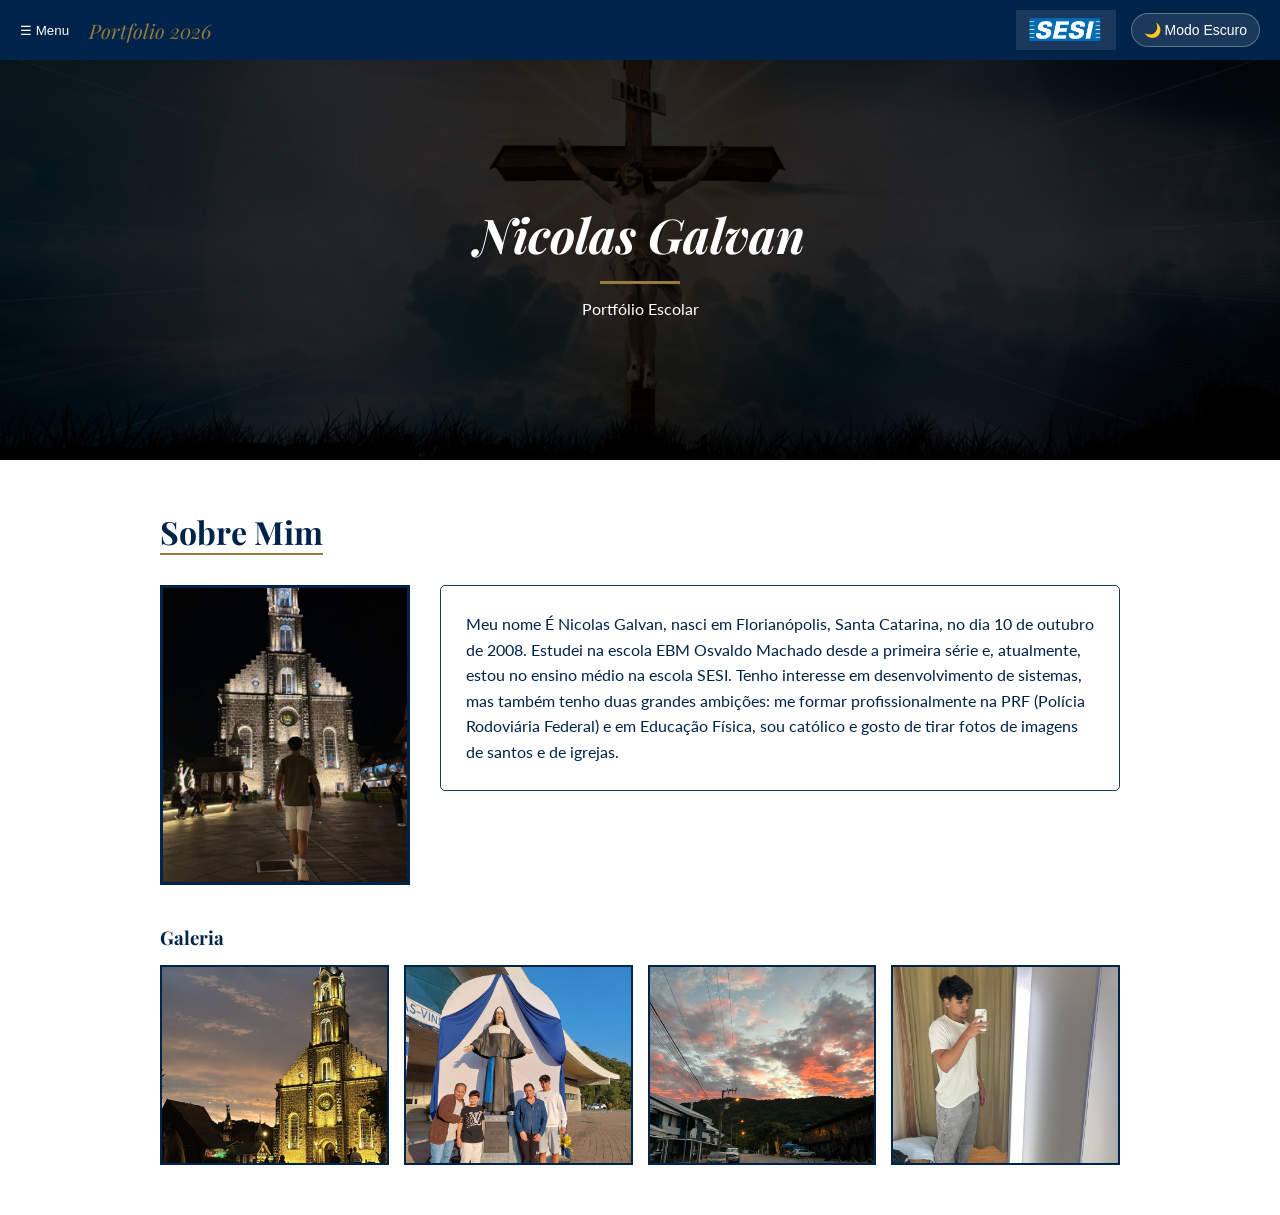
==== index.html @ 0f5a3ad4 "Renomeia portfolio_nicolas para index.html e atualiza referências" ====
<!DOCTYPE html>
<html lang="pt-BR">
<head>
    <meta charset="UTF-8">
    <meta name="viewport" content="width=device-width, initial-scale=1.0">
    <title>Meu Portfólio</title>
    <link rel="stylesheet" href="style.css">
    <link href="https://fonts.googleapis.com/css2?family=Playfair+Display:ital,wght@0,700;1,400&family=Lato:wght@300;400;700&display=swap" rel="stylesheet">
</head>
<body>

    <nav class="navbar">
        <button class="menu-btn" onclick="toggleSidebar()">☰ Menu</button>
        <span class="logo-nome">Portfolio 2026</span>
        
        <div class="logo-escola">
            <img src="sesi-logo-1.png" alt="Logo da Escola">
        </div>

        <button id="theme-toggle-btn" class="theme-toggle" onclick="toggleTheme()">🌙 Modo Escuro</button>
    </nav>

    <aside class="sidebar" id="sidebar">
        <button class="close-btn" onclick="toggleSidebar()">✕</button>
        <ul class="menu-list">
            <li><button class="menu-item" onclick="mostrarHome()">Início</button></li>
            
            <li>
                <button class="menu-item accordion">Técnico em Des. de Sistemas - Integrado ao EM <span class="seta">▾</span></button>
                <ul class="sub-menu">
                    <li><button class="sub-item" onclick="window.location.href='materia.html?materia=iot'">Internet das Coisas</button></li>
                    <li><button class="sub-item" onclick="window.location.href='materia.html?materia=bancoDeDados'">Banco de Dados</button></li>
                    <li><button class="sub-item" onclick="window.location.href='materia.html?materia=introducaoIndustriaProjetos'">Intro. à Indústria de Projetos</button></li>
                    <li><button class="sub-item" onclick="window.location.href='materia.html?materia=introducaoIndustria40'">Intro. à Indústria 4.0</button></li>
                    <li><button class="sub-item" onclick="window.location.href='materia.html?materia=sustentabilidade'">Sustentabilidade nos Processos Ind.</button></li>
                    <li><button class="sub-item" onclick="window.location.href='materia.html?materia=desenvolvimentoDeSistemas'">Desenvolvimento de Sistemas</button></li>
                    <li><button class="sub-item" onclick="window.location.href='materia.html?materia=modelagem'">Modelagem de Sistemas</button></li>
                </ul>
            </li>

            <li><button class="menu-item" onclick="window.location.href='materia.html?materia=matematica'">Matemática</button></li>
            <li><button class="menu-item" onclick="window.location.href='materia.html?materia=linguagens'">Linguagens</button></li>
            <li><button class="menu-item" onclick="window.location.href='materia.html?materia=natureza'">Natureza</button></li>
            <li><button class="menu-item" onclick="window.location.href='materia.html?materia=humanas'">Humanas</button></li>

            <li>
                <button class="menu-item accordion">Currículo e Portfólios <span class="seta">▾</span></button>
                <ul class="sub-menu">
                    <li><button class="sub-item" onclick="window.open('curriculo.pdf', '_blank')">Meu Currículo (PDF)</button></li>
                    <li><button class="sub-item" onclick="window.open('Portfólio.pdf', '_blank')">Portfólio Antigo (PDF)</button></li>
                    <li><button class="sub-item" onclick="window.open('https://sites.google.com/estudante.sesisenai.org.br/nicolassesi/in%C3%ADcio', '_blank')">Portfólio 2025 (Link)</button></li>
                </ul>
            </li>

        </ul>
    </aside>

    <main id="home-view">
        <header class="hero-banner">
            <div class="hero-content">
                <h1>Nicolas Galvan</h1>
                <div class="linha-dourada"></div>
                <p>Portfólio Escolar</p>
            </div>
        </header>

        <section class="section-container">
            <h2 class="titulo-secao">Sobre Mim</h2>
            <div class="sobre-mim-box">
                <div class="foto-perfil">
                    <img src="IMG_1824.jpg" alt="Minha Foto">
                </div>
                <div class="texto-perfil">
                    <p>Meu nome É Nicolas Galvan, nasci em Florianópolis, Santa Catarina, no dia 10 de outubro de 2008. Estudei na escola EBM Osvaldo Machado desde a primeira série e, atualmente, estou no ensino médio na escola SESI. Tenho interesse em desenvolvimento de sistemas, mas também tenho duas grandes ambições: me formar profissionalmente na PRF (Polícia Rodoviária Federal) e em Educação Física, sou católico e gosto de tirar fotos de imagens de santos e de igrejas.
</p>
                </div>
            </div>

            <h3 class="subtitulo-secao">Galeria</h3>
            <div class="galeria-fotos">
                <div class="foto-box"><img src="1000121904.JPG" alt="Foto 1"></div>
                <div class="foto-box"><img src="1000175464.JPG" alt="Foto 2"></div>
                <div class="foto-box"><img src="IMG_1131.jpeg" alt="Foto 3"></div>
                <div class="foto-box"><img src="IMG_1387.jpeg" alt="Foto 4"></div>
            </div>
        </section>

    </main>


    <script src="script.js"></script>
</body>
</html>
---- style.css ----
/* Configurações Iniciais e Cores */
:root {
    --marrom-escuro: #002349;  /* Azul Royal Escuro */
    --marrom-claro: #1a3a5a;   /* Azul médio */
    --dourado: #957C3D;        /* Dourado Sophisticated */
    --creme: #FFFFFF;          /* Fundo Branco (Limpo) */
    --creme-escuro: #F4F4F4;   /* Cinza Clarinho */
    --texto: #002349;          /* Letras em Azul Escuro */
    --branco: #FFFFFF;         /* Branco puro */
}

/* Modo Escuro */
body.dark-mode {
    --marrom-escuro: #FFFFFF;
    --marrom-claro: #003a7a;
    --dourado: #ffd700;
    --creme: #0a192f;
    --creme-escuro: #112240;
    --texto: #e6f1ff;
    --branco: #112240;
}

* {
    margin: 0;
    padding: 0;
    box-sizing: border-box;
}

body {
    font-family: 'Lato', sans-serif;
    background-color: var(--creme);
    color: var(--texto);
}

/* Barra Superior */
.navbar {
    position: fixed;
    top: 0;
    width: 100%;
    height: 60px;
   background-color: #002349 !important;
    display: flex;
    align-items: center;
    padding: 0 20px;
    z-index: 1000;
}

/* 1. Deixa o botão MENU branco e limpo */
.menu-btn {
    color: #FFFFFF !important;        /* Letra branca */
    background: transparent !important; /* Tira o fundo cinza */
    border: none !important;            /* Tira a borda */
    box-shadow: none !important;        /* Tira sombras */
}

/* 2. Deixa o texto PORTFOLIO 2026 azul royal */
.logo-text, .navbar a {
    color: #ffffff !important;         /* Azul Royal Escuro */
}
.logo-text span {
    color: var(--dourado) !important;
}

.logo-nome {
    color: var(--dourado);
    font-family: 'Playfair Display', serif;
    font-size: 20px;
    font-style: italic;
    margin-left: 20px;
}

.logo-escola {
    margin-left: auto;
    width: 100px;
    height: 40px;
    background-color: rgba(255, 255, 255, 0.1);
    display: flex;
    align-items: center;
    justify-content: center;
    color: var(--creme);
    font-size: 12px;
    border: 1px solid var(--marrom-claro);
}

.logo-escola img {
    max-width: 100%;
    max-height: 100%;
    object-fit: contain;
}

/* Botão de Alternar Tema */
.theme-toggle {
    margin-left: 15px;
    background: rgba(255, 255, 255, 0.1);
    border: 1px solid rgba(255, 255, 255, 0.3);
    color: white;
    padding: 8px 12px;
    border-radius: 20px;
    cursor: pointer;
    font-size: 14px;
    display: flex;
    align-items: center;
    gap: 8px;
    transition: 0.3s;
}

.theme-toggle:hover {
    background: rgba(255, 255, 255, 0.2);
}

.dark-mode .sidebar {
    background-color: var(--creme);
    color: var(--texto);
}

.dark-mode .menu-item {
    border-bottom: 1px solid var(--creme-escuro);
}

.dark-mode .sub-menu {
    background-color: #112240;
}

.dark-mode .sub-item {
    color: #e6f1ff;
}

.dark-mode .navbar {
    background-color: #050a14 !important;
}


/* Menu Lateral */
.sidebar {
    position: fixed;
    top: 0;
    left: -350px;
    width: 300px;
    height: 100vh;
    background-color: var(--creme);
    box-shadow: 2px 0 10px rgba(0,0,0,0.2);
    transition: 0.3s;
    z-index: 1500;
    overflow-y: auto;
    padding-top: 60px;
}

.sidebar.aberta {
    left: 0;
}

.close-btn {
    position: absolute;
    top: 15px;
    right: 20px;
    background: none;
    border: none;
    font-size: 24px;
    color: var(--marrom-escuro);
    cursor: pointer;
}

.menu-list {
    list-style: none;
}

.menu-item {
    width: 100%;
    text-align: left;
    padding: 15px 20px;
    background: none;
    border: none;
    border-bottom: 1px solid var(--creme-escuro);
    font-size: 15px;
    font-weight: bold;
    color: var(--marrom-escuro);
    cursor: pointer;
    display: flex;
    justify-content: space-between;
}

.menu-item:hover {
    background-color: var(--creme-escuro);
}

.sub-menu {
    list-style: none;
    display: none;
    background-color: #ede5d3;
}

.sub-menu.aberto {
    display: block;
}

.sub-item {
    width: 100%;
    text-align: left;
    padding: 12px 20px 12px 40px;
    background: none;
    border: none;
    font-size: 14px;
    color: var(--marrom-escuro);
    cursor: pointer;
}
.hero-banner, .materia-banner {
    height: 400px;
    background-image: linear-gradient(rgba(0, 0, 0, 0.6), rgba(0, 0, 0, 0.6)), url('foto-banner.png.png');
    background-size: cover;
    background-position: center;
    display: flex !important;
    flex-direction: column !important; /* Coloca os itens um embaixo do outro */
    align-items: center !important;    /* Centraliza na horizontal */
    justify-content: center !important; /* Centraliza na vertical */
    text-align: center !important;     /* Garante o texto no meio */
    color: var(--branco);
    position: relative;
    margin-top: 60px;
    width: 100%;
}


.hero-banner::before, .materia-banner::before {
    content: '';
    position: absolute;
    top: 0; left: 0; width: 100%; height: 100%;
    background: rgba(0, 0, 0, 0.6); /* Deixa a imagem mais escura para o texto aparecer */
}

.hero-content, #titulo-materia-dinamico, .materia-banner .linha-dourada {
    position: relative;
    z-index: 1;
}

.hero-content h1, #titulo-materia-dinamico {
    font-family: 'Playfair Display', serif;
    font-style: italic;
    font-size: 3rem;
}

.linha-dourada {
    width: 80px;
    height: 3px;
    background-color: var(--dourado);
    margin: 15px auto;
}

/* Seções (Sobre, Documentos, etc) */
.section-container {
    max-width: 1000px;
    margin: 0 auto;
    padding: 50px 20px;
}

.section-container.cinza {
    background-color: var(--creme-escuro);
}

.titulo-secao {
    font-family: 'Playfair Display', serif;
    color: var(--marrom-escuro);
    font-size: 2rem;
    margin-bottom: 30px;
    border-bottom: 2px solid var(--dourado);
    display: inline-block;
}

.subtitulo-secao {
    font-family: 'Playfair Display', serif;
    color: var(--marrom-escuro);
    margin-top: 40px;
    margin-bottom: 15px;
}

/* Sobre Mim */
.sobre-mim-box {
    display: flex;
    gap: 30px;
    align-items: flex-start;
}

.foto-perfil {
    width: 250px;
    height: 300px;
    background-color: var(--marrom-claro);
    border: 3px solid var(--marrom-escuro);
    flex-shrink: 0;
    display: flex;
    align-items: center;
    justify-content: center;
    color: white;
}

.foto-perfil img {
    width: 100%;
    height: 100%;
    object-fit: cover;
}

.texto-perfil {
    background-color: var(--branco);
    padding: 25px;
    border-radius: 5px;
    border: 1px solid var(--marrom-claro);
    line-height: 1.6;
}

/* Galeria */
.galeria-fotos {
    display: grid;
    grid-template-columns: repeat(4, 1fr);
    gap: 15px;
}

.foto-box {
    height: 200px;
    background-color: var(--marrom-claro);
    border: 2px solid var(--marrom-escuro);
    display: flex;
    align-items: center;
    justify-content: center;
    color: white;
}

.foto-box img {
    width: 100%;
    height: 100%;
    object-fit: cover;
}

/* Documentos */
.documentos-box {
    display: flex;
    gap: 20px;
}

.doc-card {
    flex: 1;
    background-color: var(--branco);
    border: 2px solid var(--marrom-claro);
    padding: 30px;
    text-align: center;
    text-decoration: none;
    color: var(--texto);
    border-radius: 5px;
    transition: 0.3s;
}

.doc-card:hover {
    background-color: var(--marrom-claro);
    color: var(--branco);
}

.doc-card .icone {
    font-size: 40px;
    display: block;
    margin-bottom: 10px;
}

/* Botões de Matérias e Trimestres */
.voltar-btn {
    position: absolute;
    top: 20px;
    left: 20px;
    background-color: rgba(0,0,0,0.5);
    color: white;
    border: 1px solid white;
    padding: 10px 15px;
    cursor: pointer;
    z-index: 2;
}

.tri-accordion {
    background-color: var(--marrom-escuro);
    color: white;
    cursor: pointer;
    padding: 15px;
    width: 100%;
    text-align: left;
    border: none;
    font-size: 16px;
    margin-top: 10px;
    font-weight: bold;
}

.tri-accordion:hover {
    background-color: var(--marrom-claro);
}

.tri-panel {
    background-color: var(--branco);
    display: none;
    border: 1px solid var(--marrom-claro);
    border-top: none;
    padding: 20px;
}

.tri-panel.aberto {
    display: block;
}

.atividade-box {
    background-color: var(--creme);
    padding: 15px;
    border-left: 4px solid var(--dourado);
    margin-bottom: 15px;
}

/* Responsividade (Celular) */
@media (max-width: 768px) {
    .sobre-mim-box {
        flex-direction: column;
    }
    .foto-perfil {
        width: 100%;
    }
    .galeria-fotos {
        grid-template-columns: repeat(2, 1fr);
    }
    .documentos-box {
        flex-direction: column;
    }
}
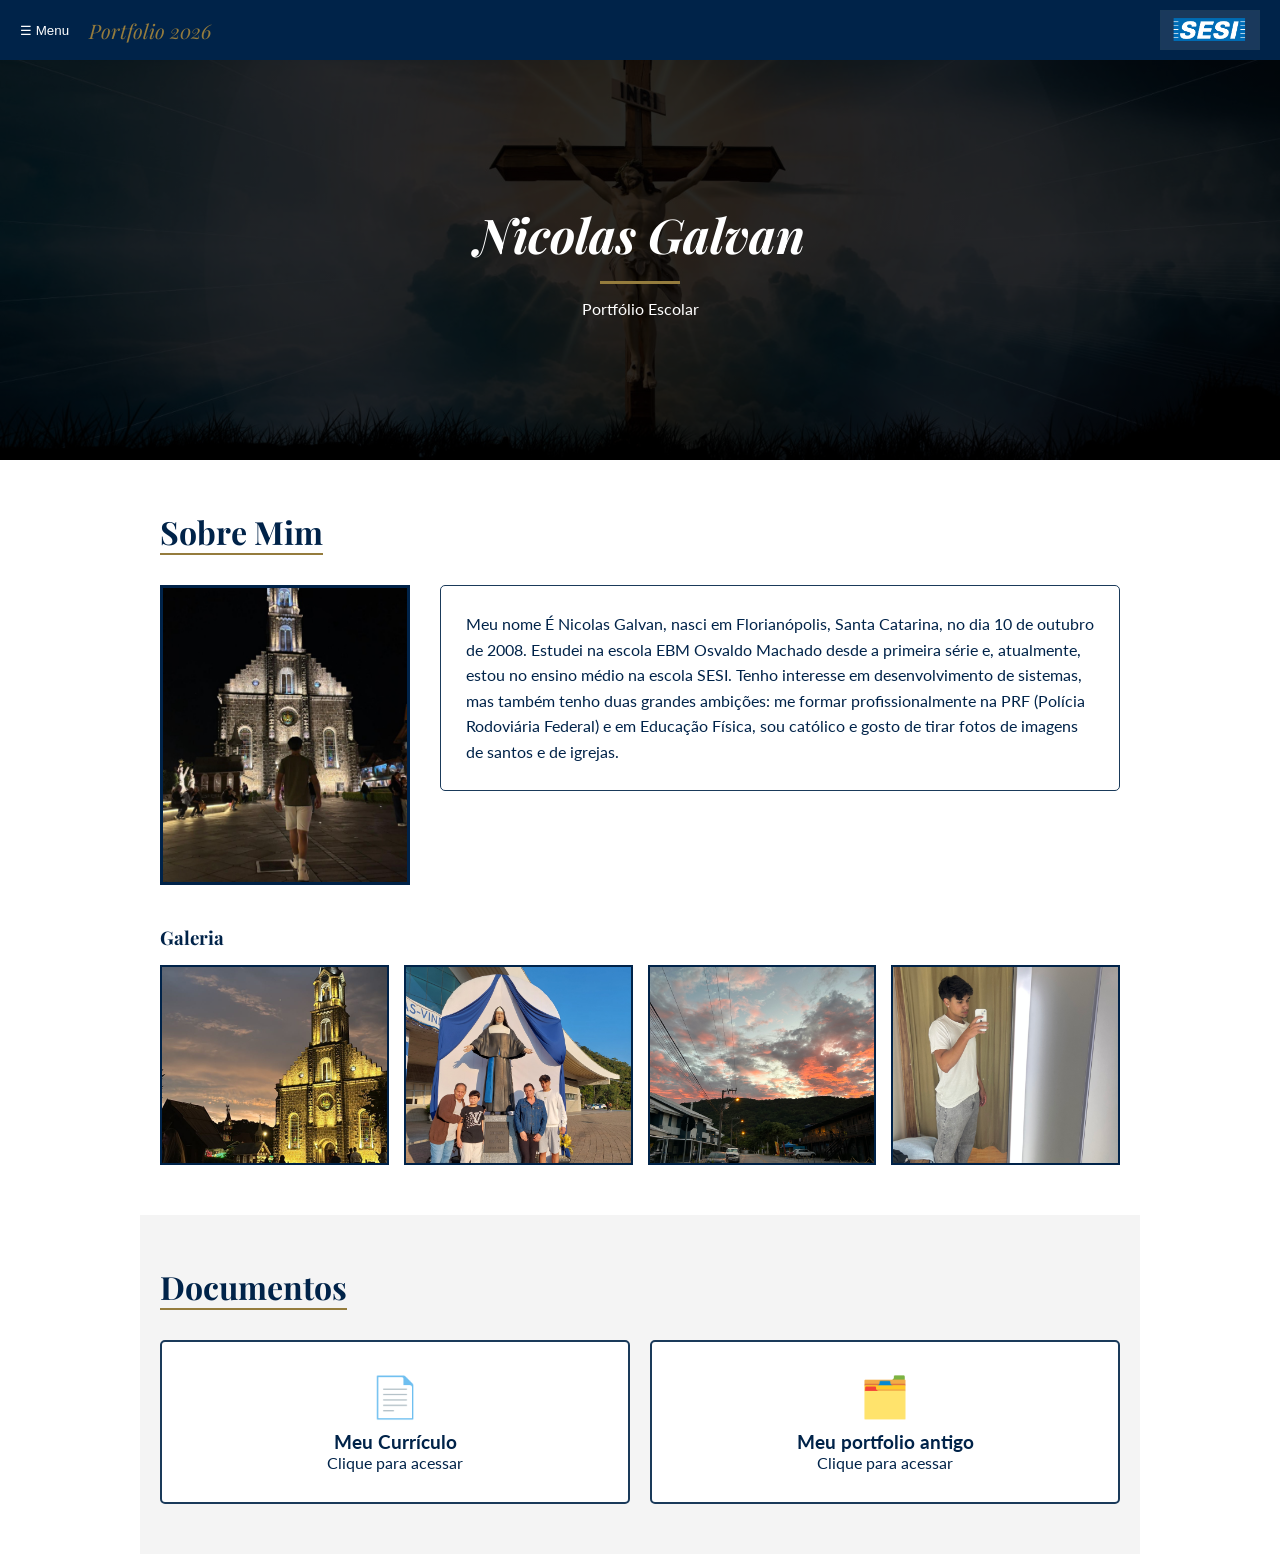
==== commit 8723c4fe: "Segunda versão" ====
--- a/index.html
+++ b/index.html
@@ -16,8 +16,6 @@
         <div class="logo-escola">
             <img src="sesi-logo-1.png" alt="Logo da Escola">
         </div>
-
-        <button id="theme-toggle-btn" class="theme-toggle" onclick="toggleTheme()">🌙 Modo Escuro</button>
     </nav>
 
     <aside class="sidebar" id="sidebar">
@@ -38,20 +36,30 @@
                 </ul>
             </li>
 
-            <li><button class="menu-item" onclick="window.location.href='materia.html?materia=matematica'">Matemática</button></li>
-            <li><button class="menu-item" onclick="window.location.href='materia.html?materia=linguagens'">Linguagens</button></li>
-            <li><button class="menu-item" onclick="window.location.href='materia.html?materia=natureza'">Natureza</button></li>
-            <li><button class="menu-item" onclick="window.location.href='materia.html?materia=humanas'">Humanas</button></li>
-
             <li>
-                <button class="menu-item accordion">Currículo e Portfólios <span class="seta">▾</span></button>
+                <button class="menu-item accordion">Matemática <span class="seta">▾</span></button>
                 <ul class="sub-menu">
-                    <li><button class="sub-item" onclick="window.open('curriculo.pdf', '_blank')">Meu Currículo (PDF)</button></li>
-                    <li><button class="sub-item" onclick="window.open('Portfólio.pdf', '_blank')">Portfólio Antigo (PDF)</button></li>
-                    <li><button class="sub-item" onclick="window.open('https://sites.google.com/estudante.sesisenai.org.br/nicolassesi/in%C3%ADcio', '_blank')">Portfólio 2025 (Link)</button></li>
+                    <li><button class="sub-item" onclick="window.location.href='materia.html?materia=matematica'">Acessar Matéria</button></li>
                 </ul>
             </li>
-
+            <li>
+                <button class="menu-item accordion">Linguagens <span class="seta">▾</span></button>
+                <ul class="sub-menu">
+                    <li><button class="sub-item" onclick="window.location.href='materia.html?materia=linguagens'">Acessar Matéria</button></li>
+                </ul>
+            </li>
+            <li>
+                <button class="menu-item accordion">Natureza <span class="seta">▾</span></button>
+                <ul class="sub-menu">
+                    <li><button class="sub-item" onclick="window.location.href='materia.html?materia=natureza'">Acessar Matéria</button></li>
+                </ul>
+            </li>
+            <li>
+                <button class="menu-item accordion">Humanas <span class="seta">▾</span></button>
+                <ul class="sub-menu">
+                    <li><button class="sub-item" onclick="window.location.href='materia.html?materia=humanas'">Acessar Matéria</button></li>
+                </ul>
+            </li>
         </ul>
     </aside>
 
@@ -85,9 +93,23 @@
             </div>
         </section>
 
+        <section class="section-container cinza">
+            <h2 class="titulo-secao">Documentos</h2>
+            <div class="documentos-box">
+                <a href="curriculo.pdf" class="doc-card" target="_blank">
+                    <span class="icone">📄</span>
+                    <h3>Meu Currículo</h3>
+                    <p>Clique para acessar</p>
+                </a>
+                <a href="Portfólio.pdf" class="doc-card" target="_blank">
+                    <span class="icone">🗂️</span>
+                    <h3>Meu portfolio antigo</h3> 
+                    <p>Clique para acessar</p>
+                </a>
+            </div>
+        </section>
     </main>
-
 
     <script src="script.js"></script>
 </body>
-</html>+</html>
--- a/style.css
+++ b/style.css
@@ -8,18 +8,6 @@
     --texto: #002349;          /* Letras em Azul Escuro */
     --branco: #FFFFFF;         /* Branco puro */
 }
-
-/* Modo Escuro */
-body.dark-mode {
-    --marrom-escuro: #FFFFFF;
-    --marrom-claro: #003a7a;
-    --dourado: #ffd700;
-    --creme: #0a192f;
-    --creme-escuro: #112240;
-    --texto: #e6f1ff;
-    --branco: #112240;
-}
-
 * {
     margin: 0;
     padding: 0;
@@ -87,48 +75,6 @@
     max-height: 100%;
     object-fit: contain;
 }
-
-/* Botão de Alternar Tema */
-.theme-toggle {
-    margin-left: 15px;
-    background: rgba(255, 255, 255, 0.1);
-    border: 1px solid rgba(255, 255, 255, 0.3);
-    color: white;
-    padding: 8px 12px;
-    border-radius: 20px;
-    cursor: pointer;
-    font-size: 14px;
-    display: flex;
-    align-items: center;
-    gap: 8px;
-    transition: 0.3s;
-}
-
-.theme-toggle:hover {
-    background: rgba(255, 255, 255, 0.2);
-}
-
-.dark-mode .sidebar {
-    background-color: var(--creme);
-    color: var(--texto);
-}
-
-.dark-mode .menu-item {
-    border-bottom: 1px solid var(--creme-escuro);
-}
-
-.dark-mode .sub-menu {
-    background-color: #112240;
-}
-
-.dark-mode .sub-item {
-    color: #e6f1ff;
-}
-
-.dark-mode .navbar {
-    background-color: #050a14 !important;
-}
-
 
 /* Menu Lateral */
 .sidebar {
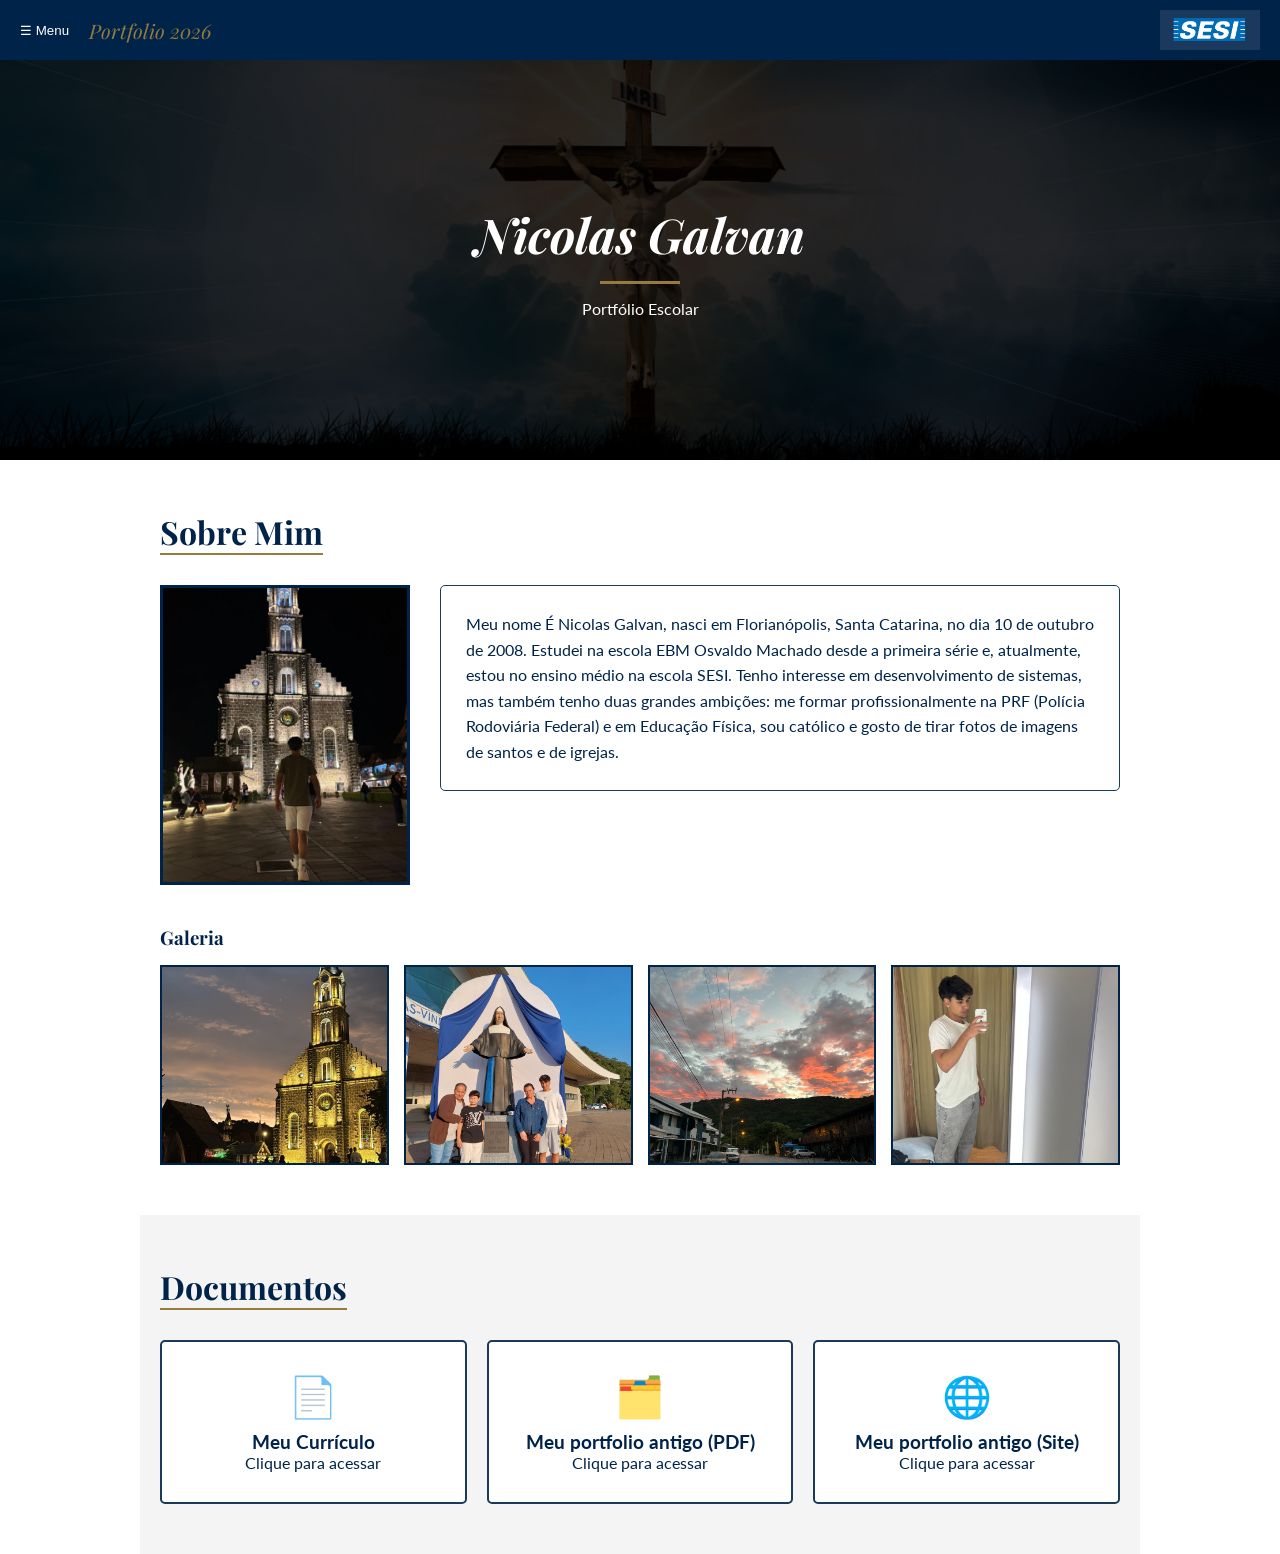
==== commit 32c2486b: "terceiro trimestre" ====
--- a/index.html
+++ b/index.html
@@ -28,11 +28,13 @@
                 <ul class="sub-menu">
                     <li><button class="sub-item" onclick="window.location.href='materia.html?materia=iot'">Internet das Coisas</button></li>
                     <li><button class="sub-item" onclick="window.location.href='materia.html?materia=bancoDeDados'">Banco de Dados</button></li>
-                    <li><button class="sub-item" onclick="window.location.href='materia.html?materia=introducaoIndustriaProjetos'">Intro. à Indústria de Projetos</button></li>
+                    <li><button class="sub-item" onclick="window.location.href='materia.html?materia=programacaoAplicativos'">Programação de Aplicativos</button></li>
                     <li><button class="sub-item" onclick="window.location.href='materia.html?materia=introducaoIndustria40'">Intro. à Indústria 4.0</button></li>
                     <li><button class="sub-item" onclick="window.location.href='materia.html?materia=sustentabilidade'">Sustentabilidade nos Processos Ind.</button></li>
                     <li><button class="sub-item" onclick="window.location.href='materia.html?materia=desenvolvimentoDeSistemas'">Desenvolvimento de Sistemas</button></li>
                     <li><button class="sub-item" onclick="window.location.href='materia.html?materia=modelagem'">Modelagem de Sistemas</button></li>
+                    <li><button class="sub-item" onclick="window.location.href='materia.html?materia=implantacaoDeSistemas'">Implantação de Sistemas</button></li>
+                    <li><button class="sub-item" onclick="window.location.href='materia.html?materia=testesDeSistemas'">Testes de Sistemas</button></li>
                 </ul>
             </li>
 
@@ -103,7 +105,12 @@
                 </a>
                 <a href="Portfólio.pdf" class="doc-card" target="_blank">
                     <span class="icone">🗂️</span>
-                    <h3>Meu portfolio antigo</h3> 
+                    <h3>Meu portfolio antigo (PDF)</h3> 
+                    <p>Clique para acessar</p>
+                </a>
+                <a href="https://sites.google.com/estudante.sesisenai.org.br/nicolassesi/in%C3%ADcio" class="doc-card" target="_blank" rel="noopener noreferrer">
+                    <span class="icone">🌐</span>
+                    <h3>Meu portfolio antigo (Site)</h3> 
                     <p>Clique para acessar</p>
                 </a>
             </div>
